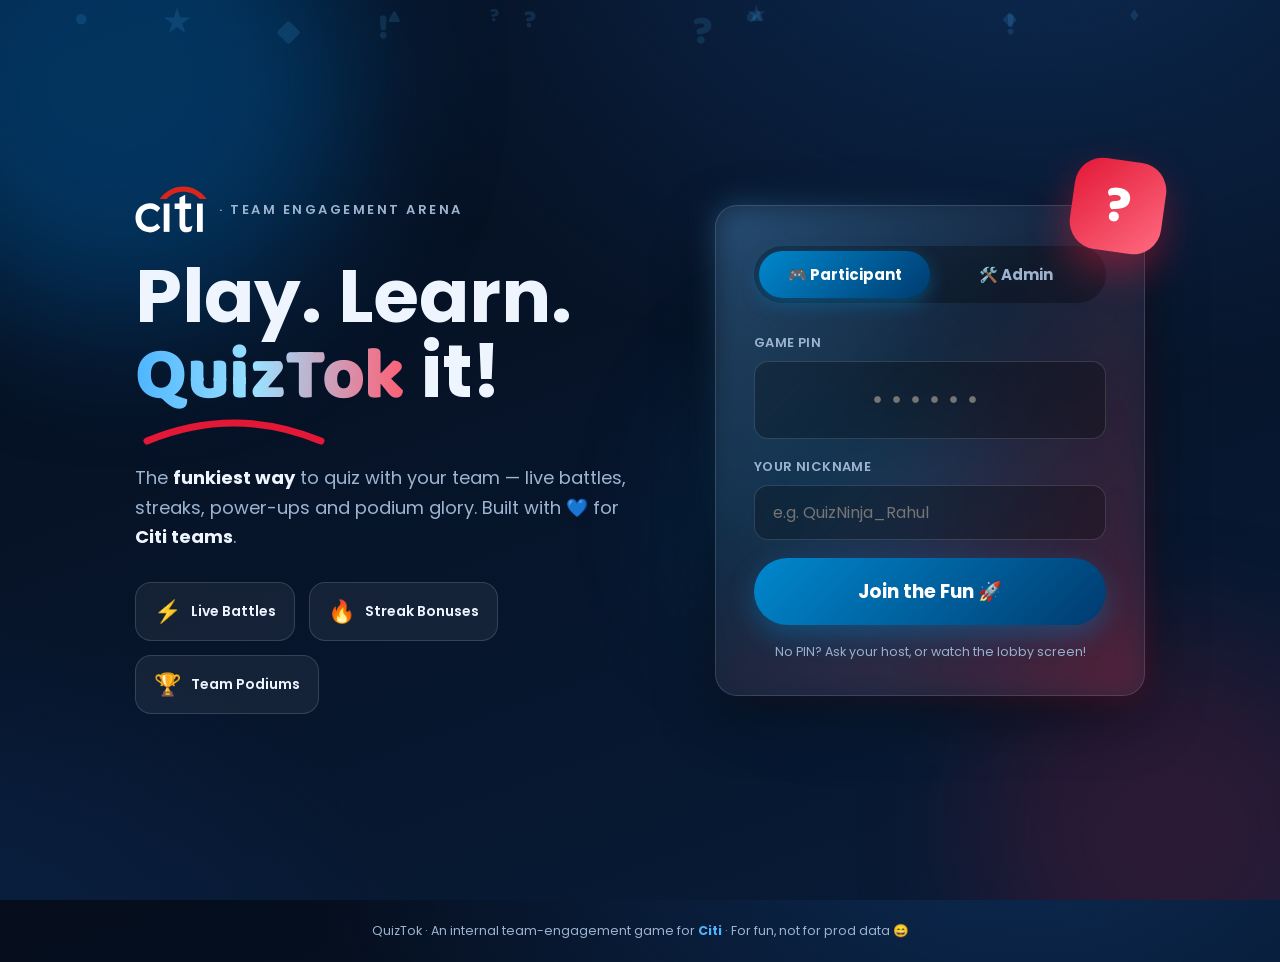
==== prototype/index.html @ bb6c7131 "Initial commit: QuizTok application with all code and data" ====
<!DOCTYPE html>
<html lang="en">
<head>
<meta charset="UTF-8">
<meta name="viewport" content="width=device-width, initial-scale=1.0">
<title>QuizTok · Login</title>
<link rel="stylesheet" href="css/styles.css">
<style>
  .wrap {
    min-height: 100vh; display: flex; align-items: center; justify-content: center;
    padding: 40px 24px; gap: 60px; flex-wrap: wrap;
  }

  /* ----- Hero side ----- */
  .hero { max-width: 520px; }
  .hero .citi-tag { display: flex; align-items: center; gap: 12px; margin-bottom: 26px; }
  .hero .citi-tag span { font-size: 13px; font-weight: 600; color: var(--text-dim); letter-spacing: 2.5px; text-transform: uppercase; }
  .hero h1 { font-size: 74px; line-height: 1.02; }
  .hero h1 .brand { font-size: inherit; }
  .hero .arc {
    display: block; width: 190px; height: 26px; margin: 4px 0 18px 4px;
  }
  .hero p.sub { font-size: 18px; color: var(--text-dim); line-height: 1.65; margin-bottom: 30px; }
  .hero p.sub b { color: var(--text); }

  .badges { display: flex; gap: 14px; flex-wrap: wrap; }
  .badge {
    display: flex; align-items: center; gap: 10px;
    background: var(--glass); border: 1px solid var(--stroke);
    border-radius: 16px; padding: 12px 18px; font-size: 14px; font-weight: 600;
    animation: bounce 3.4s ease-in-out infinite;
  }
  .badge:nth-child(2) { animation-delay: 0.5s; }
  .badge:nth-child(3) { animation-delay: 1s; }
  .badge .ico { font-size: 22px; }

  /* ----- Mascot ----- */
  .mascot {
    position: absolute; top: -46px; right: -20px;
    width: 92px; height: 92px; border-radius: 28px;
    background: linear-gradient(135deg, var(--citi-red), #ff6b81);
    display: flex; align-items: center; justify-content: center;
    font-family: 'Baloo 2', cursive; font-size: 52px; font-weight: 800; color: #fff;
    box-shadow: 0 18px 40px rgba(226, 24, 54, 0.45);
    animation: mascotFloat 3s ease-in-out infinite;
    transform: rotate(8deg); z-index: 2;
  }
  @keyframes mascotFloat {
    0%, 100% { transform: rotate(8deg) translateY(0); }
    50% { transform: rotate(-4deg) translateY(-14px); }
  }

  /* ----- Login card ----- */
  .login-card { position: relative; width: 430px; padding: 40px 38px 34px; }
  .tabs {
    display: flex; background: rgba(0, 0, 0, 0.3); border-radius: 999px;
    padding: 5px; margin-bottom: 30px; position: relative;
  }
  .tabs .slider {
    position: absolute; top: 5px; bottom: 5px; left: 5px; width: calc(50% - 5px);
    background: linear-gradient(135deg, var(--citi-blue), var(--citi-navy));
    border-radius: 999px; transition: transform 0.35s cubic-bezier(0.34, 1.4, 0.64, 1);
    box-shadow: 0 6px 18px rgba(0, 136, 206, 0.4);
  }
  .tabs.admin .slider { transform: translateX(100%); background: linear-gradient(135deg, #ff415e, var(--citi-red)); box-shadow: 0 6px 18px rgba(226, 24, 54, 0.4); }
  .tabs button {
    flex: 1; z-index: 1; background: none; border: none; cursor: pointer;
    font-family: 'Poppins', sans-serif; font-weight: 700; font-size: 15px;
    color: var(--text-dim); padding: 12px; border-radius: 999px; transition: color 0.25s;
  }
  .tabs button.active { color: #fff; }

  .pane { display: none; flex-direction: column; gap: 18px; }
  .pane.show { display: flex; animation: rise 0.45s cubic-bezier(0.22, 1, 0.36, 1) both; }

  .pin-input input {
    text-align: center; font-family: 'Baloo 2', cursive; font-size: 30px !important;
    letter-spacing: 10px; font-weight: 700;
  }
  .hint { font-size: 12.5px; color: var(--text-dim); text-align: center; }
  .hint a { color: var(--citi-sky); text-decoration: none; font-weight: 600; }

  .login-card .glow-ring {
    position: absolute; inset: -2px; border-radius: var(--radius); z-index: -1;
    background: linear-gradient(135deg, rgba(77,180,255,0.5), transparent 40%, rgba(226,24,54,0.4));
    filter: blur(14px); opacity: 0.6; animation: glowSpin 6s linear infinite;
  }
  @keyframes glowSpin { 50% { opacity: 0.25; } }
</style>
</head>
<body>

<div class="orbs"><div class="orb o1"></div><div class="orb o2"></div><div class="orb o3"></div></div>
<div class="floaters" id="floaters"></div>

<div class="wrap">

  <!-- HERO -->
  <div class="hero rise">
    <div class="citi-tag">
      <svg viewBox="0 0 300 195" width="72" height="47" style="vertical-align:middle" aria-label="citi"><g transform="matrix(2.4760713,0,0,2.4760713,-2.9521334,-2.9521466)"><path d="m38.400442,64.214842-0.213828,0.206921c-3.446638,3.511502-7.435859,5.372563-11.546423,5.372563-8.580217,0-14.808582-6.436766-14.808582-15.318118,0-8.86532,6.228365-15.311212,14.808582-15.311212,4.110564,0,8.099785,1.868707,11.546423,5.38958l0.213828,0.213088,5.518073-6.672297-0.147484-0.181026c-4.589023-5.422875-10.095258-8.06279-16.86448-8.06279-6.792652,0-13.002027,2.286003-17.4771072,6.408651-4.8622878,4.464475-7.4294475,10.760663-7.4294475,18.216006,0,7.451645,2.5671597,13.76337,7.4294475,18.229079,4.4750802,4.141638,10.6844552,6.415063,17.4771072,6.415063,6.769222,0,12.275457-2.638436,16.86448-8.063531l0.147484-0.168447-5.518073-6.67353z" fill-rule="nonzero" fill="#ffffff"/><path d="m49.494547,78.212262,9.748252,0,0-47.58753-9.748252,0,0,47.58753z" fill-rule="nonzero" fill="#ffffff"/><path d="m97.427357,67.864702c-2.600701,1.583604-5.021116,2.379722-7.194656,2.379722-3.149451,0-4.572746-1.662278-4.572746-5.364917v-25.250109h9.928044v-8.961259h-9.928044v-14.807103l-9.554648,5.113356v9.693747h-8.242583v8.961259h8.242583v26.860842c0,7.318218,4.334995,12.317631,10.806043,12.447604,4.393939,0.08607,7.042733-1.222785,8.651493-2.179705l0.09421-0.07004,2.346921-9.17558-0.576619,0.352186z" fill-rule="nonzero" fill="#ffffff"/><path d="m105.50125,78.212262,9.75466,0,0-47.58753-9.75466,0,0,47.58753z" fill-rule="nonzero" fill="#ffffff"/><path d="M121.09485,22.1809c-8.92353-12.6397281-23.742961-20.1808984-38.820616-20.1808984-15.071489,0-29.893883,7.5411703-38.80261,20.1808984l-0.457003,0.650361h11.235917l0.124547-0.134906c7.647468-7.89311,17.63051-12.067303,27.899149-12.067303,10.269872,0,20.250946,4.174193,27.913206,12.067303l0.1243,0.134906h11.23247l-0.44936-0.650361z" fill-rule="evenodd" fill="#d9261c"/></g></svg>
      <span>· Team Engagement Arena</span>
    </div>

    <h1>Play. Learn.<br><span class="brand">QuizTok</span> it!</h1>
    <svg class="arc" viewBox="0 0 190 26"><path d="M8 22 Q 95 -14 182 22" stroke="#e21836" stroke-width="7" fill="none" stroke-linecap="round"/></svg>

    <p class="sub">The <b>funkiest way</b> to quiz with your team — live battles, streaks,
    power-ups and podium glory. Built with 💙 for <b>Citi teams</b>.</p>

    <div class="badges rise d3">
      <div class="badge"><span class="ico">⚡</span> Live Battles</div>
      <div class="badge"><span class="ico">🔥</span> Streak Bonuses</div>
      <div class="badge"><span class="ico">🏆</span> Team Podiums</div>
    </div>
  </div>

  <!-- LOGIN CARD -->
  <div class="card login-card rise d2">
    <div class="glow-ring"></div>
    <div class="mascot">?</div>

    <div class="tabs" id="tabs">
      <div class="slider"></div>
      <button class="active" id="tabPlayer" onclick="switchTab('player')">🎮 Participant</button>
      <button id="tabAdmin" onclick="switchTab('admin')">🛠️ Admin</button>
    </div>

    <!-- Participant pane -->
    <form class="pane show" id="panePlayer" onsubmit="joinGame(event)">
      <div class="field pin-input">
        <label>GAME PIN</label>
        <input id="pin" maxlength="6" placeholder="••••••" autocomplete="off">
      </div>
      <div class="field">
        <label>YOUR NICKNAME</label>
        <input id="nick" placeholder="e.g. QuizNinja_Rahul" autocomplete="off">
      </div>
      <button class="btn big" type="submit">Join the Fun 🚀</button>
      <div class="hint">No PIN? Ask your host, or watch the lobby screen!</div>
    </form>

    <!-- Admin pane -->
    <form class="pane" id="paneAdmin" onsubmit="adminLogin(event)">
      <div class="field">
        <label>CITI EMAIL (SSO)</label>
        <input type="email" id="email" placeholder="you@citi.com">
      </div>
      <div class="field">
        <label>PASSWORD</label>
        <input type="password" id="pwd" placeholder="••••••••">
      </div>
      <button class="btn red big" type="submit">Enter Command Center 🎛️</button>
      <div class="hint">Single Sign-On enabled · <a href="#">Use Citi SSO instead</a></div>
    </form>
  </div>
</div>

<div class="footer-strip">QuizTok · An internal team-engagement game for <b>Citi</b> · For fun, not for prod data 😄</div>

<script>
  // floating background symbols
  const syms = ['?', '!', '★', '▲', '●', '◆', '?', '♦'];
  const f = document.getElementById('floaters');
  for (let i = 0; i < 14; i++) {
    const s = document.createElement('span');
    s.className = 'floater';
    s.textContent = syms[i % syms.length];
    s.style.left = (Math.random() * 100) + 'vw';
    s.style.animationDelay = (Math.random() * -14) + 's';
    s.style.animationDuration = (10 + Math.random() * 10) + 's';
    s.style.fontSize = (16 + Math.random() * 26) + 'px';
    f.appendChild(s);
  }

  function switchTab(t) {
    const tabs = document.getElementById('tabs');
    tabs.classList.toggle('admin', t === 'admin');
    document.getElementById('tabPlayer').classList.toggle('active', t === 'player');
    document.getElementById('tabAdmin').classList.toggle('active', t === 'admin');
    document.getElementById('panePlayer').classList.toggle('show', t === 'player');
    document.getElementById('paneAdmin').classList.toggle('show', t === 'admin');
  }

  function joinGame(e) {
    e.preventDefault();
    const pin = document.getElementById('pin');
    const nick = document.getElementById('nick');
    if (pin.value.trim().length < 4) { pin.style.animation = 'shake 0.4s'; setTimeout(() => pin.style.animation = '', 450); pin.focus(); return; }
    if (!nick.value.trim()) { nick.style.animation = 'shake 0.4s'; setTimeout(() => nick.style.animation = '', 450); nick.focus(); return; }
    sessionStorage.setItem('qt_nick', nick.value.trim());
    sessionStorage.setItem('qt_pin', pin.value.trim());
    window.location.href = 'lobby.html';
  }

  function adminLogin(e) {
    e.preventDefault();
    window.location.href = 'admin.html';
  }
</script>
<script src='ink.js'></script>
</body>
</html>
---- prototype/css/styles.css ----
/* ============================================================
   QuizTok — Shared Design System
   Citi-branded: Citi Blue #003b70 · Citi Bright #0088ce · Citi Red Arc #e21836
   ============================================================ */
@import url('https://fonts.googleapis.com/css2?family=Poppins:wght@400;500;600;700;800;900&family=Baloo+2:wght@600;700;800&display=swap');

:root {
  --citi-navy: #003b70;
  --citi-blue: #0088ce;
  --citi-sky: #4db4ff;
  --citi-red: #e21836;
  --gold: #ffc233;
  --teal: #00c9a7;
  --violet: #7c5cff;
  --bg-deep: #050d1c;
  --bg-mid: #081c38;
  --glass: rgba(255, 255, 255, 0.06);
  --glass-strong: rgba(255, 255, 255, 0.1);
  --stroke: rgba(255, 255, 255, 0.14);
  --text: #eef5ff;
  --text-dim: #9db4d0;
  --radius: 22px;
  --shadow: 0 20px 60px rgba(0, 0, 0, 0.45);
}

* { margin: 0; padding: 0; box-sizing: border-box; }

html, body { height: 100%; }

body {
  font-family: 'Poppins', sans-serif;
  background: radial-gradient(1200px 800px at 80% -10%, #0c2a52 0%, transparent 60%),
              radial-gradient(1000px 700px at -10% 110%, #0a2246 0%, transparent 55%),
              linear-gradient(160deg, var(--bg-deep) 0%, var(--bg-mid) 100%);
  color: var(--text);
  min-height: 100vh;
  overflow-x: hidden;
}

/* ---------- Animated aurora / floating orbs background ---------- */
.orbs { position: fixed; inset: 0; z-index: -1; overflow: hidden; pointer-events: none; }
.orb {
  position: absolute; border-radius: 50%;
  filter: blur(70px); opacity: 0.5;
  animation: drift 18s ease-in-out infinite alternate;
}
.orb.o1 { width: 480px; height: 480px; background: #005a9e; top: -160px; left: -120px; }
.orb.o2 { width: 380px; height: 380px; background: #e2183655; bottom: -120px; right: -80px; animation-delay: -6s; animation-duration: 22s; }
.orb.o3 { width: 300px; height: 300px; background: #0088ce66; top: 40%; left: 55%; animation-delay: -12s; animation-duration: 26s; }

@keyframes drift {
  from { transform: translate(0, 0) scale(1); }
  to   { transform: translate(90px, 60px) scale(1.15); }
}

/* Floating quiz-symbol confetti in background */
.floaters { position: fixed; inset: 0; z-index: -1; pointer-events: none; }
.floater {
  position: absolute; font-size: 26px; opacity: 0.14;
  font-family: 'Baloo 2', cursive; font-weight: 800; color: var(--citi-sky);
  animation: floatUp 14s linear infinite;
}
@keyframes floatUp {
  0%   { transform: translateY(105vh) rotate(0deg); opacity: 0; }
  10%  { opacity: 0.16; }
  90%  { opacity: 0.16; }
  100% { transform: translateY(-10vh) rotate(360deg); opacity: 0; }
}

/* ---------- Citi logo (recreated wordmark) ---------- */
.citi-logo { display: inline-flex; align-items: center; }
.citi-logo svg { display: block; }

/* ---------- QuizTok brand ---------- */
.brand {
  font-family: 'Baloo 2', cursive;
  font-weight: 800;
  letter-spacing: -0.5px;
  background: linear-gradient(92deg, #4db4ff 0%, #9be1ff 45%, #ff5d73 100%);
  -webkit-background-clip: text; background-clip: text;
  -webkit-text-fill-color: transparent;
  position: relative;
  display: inline-block;
}

/* ---------- Top navigation bar ---------- */
.topbar {
  display: flex; align-items: center; justify-content: space-between;
  padding: 18px 34px;
  position: sticky; top: 0; z-index: 50;
  backdrop-filter: blur(14px);
  background: rgba(5, 13, 28, 0.55);
  border-bottom: 1px solid var(--stroke);
}
.topbar .left { display: flex; align-items: center; gap: 14px; }
.topbar .brand { font-size: 26px; }
.topbar .divider { width: 1px; height: 26px; background: var(--stroke); }
.topbar .right { display: flex; align-items: center; gap: 14px; }

.pill {
  padding: 8px 16px; border-radius: 999px;
  background: var(--glass); border: 1px solid var(--stroke);
  font-size: 13px; font-weight: 600; color: var(--text-dim);
  display: inline-flex; align-items: center; gap: 8px;
}
.pill .dot { width: 8px; height: 8px; border-radius: 50%; background: var(--teal); animation: pulseDot 1.6s infinite; }
@keyframes pulseDot { 50% { box-shadow: 0 0 0 6px rgba(0, 201, 167, 0.15); } }

/* ---------- Glass cards ---------- */
.card {
  background: var(--glass);
  border: 1px solid var(--stroke);
  border-radius: var(--radius);
  backdrop-filter: blur(16px);
  box-shadow: var(--shadow);
}

/* ---------- Buttons ---------- */
.btn {
  position: relative; overflow: hidden;
  display: inline-flex; align-items: center; justify-content: center; gap: 10px;
  font-family: 'Poppins', sans-serif; font-weight: 700; font-size: 16px;
  color: #fff; border: none; cursor: pointer;
  padding: 15px 34px; border-radius: 999px;
  background: linear-gradient(135deg, var(--citi-blue) 0%, var(--citi-navy) 100%);
  box-shadow: 0 10px 26px rgba(0, 136, 206, 0.35);
  transition: transform 0.18s cubic-bezier(0.34, 1.56, 0.64, 1), box-shadow 0.2s;
  text-decoration: none;
}
.btn:hover { transform: translateY(-3px) scale(1.03); box-shadow: 0 16px 34px rgba(0, 136, 206, 0.5); }
.btn:active { transform: translateY(0) scale(0.97); }
.btn::after {
  content: ''; position: absolute; top: 0; left: -80%;
  width: 50%; height: 100%;
  background: linear-gradient(100deg, transparent, rgba(255, 255, 255, 0.35), transparent);
  transform: skewX(-20deg);
  animation: shine 3.2s ease-in-out infinite;
}
@keyframes shine { 0%, 60% { left: -80%; } 100% { left: 130%; } }

.btn.red { background: linear-gradient(135deg, #ff415e 0%, var(--citi-red) 100%); box-shadow: 0 10px 26px rgba(226, 24, 54, 0.4); }
.btn.red:hover { box-shadow: 0 16px 34px rgba(226, 24, 54, 0.55); }
.btn.ghost { background: var(--glass-strong); border: 1px solid var(--stroke); box-shadow: none; }
.btn.gold { background: linear-gradient(135deg, #ffd76e 0%, #ff9d2e 100%); color: #3a2400; box-shadow: 0 10px 26px rgba(255, 194, 51, 0.35); }
.btn.big { padding: 19px 46px; font-size: 19px; }
.btn.small { padding: 10px 22px; font-size: 14px; }

/* ---------- Inputs ---------- */
.field { display: flex; flex-direction: column; gap: 8px; }
.field label { font-size: 13px; font-weight: 600; color: var(--text-dim); letter-spacing: 0.4px; }
.field input, .field select, .field textarea {
  font-family: 'Poppins', sans-serif; font-size: 16px; color: var(--text);
  background: rgba(0, 0, 0, 0.25); border: 1.5px solid var(--stroke);
  border-radius: 14px; padding: 14px 18px; outline: none;
  transition: border-color 0.2s, box-shadow 0.2s, transform 0.2s;
}
.field input:focus, .field select:focus, .field textarea:focus {
  border-color: var(--citi-sky);
  box-shadow: 0 0 0 4px rgba(77, 180, 255, 0.15);
  transform: translateY(-1px);
}

/* ---------- Entrance animations ---------- */
.rise { animation: rise 0.7s cubic-bezier(0.22, 1, 0.36, 1) both; }
.rise.d1 { animation-delay: 0.08s; } .rise.d2 { animation-delay: 0.16s; }
.rise.d3 { animation-delay: 0.24s; } .rise.d4 { animation-delay: 0.32s; }
.rise.d5 { animation-delay: 0.40s; } .rise.d6 { animation-delay: 0.48s; }
@keyframes rise { from { opacity: 0; transform: translateY(28px); } to { opacity: 1; transform: none; } }

.pop { animation: pop 0.5s cubic-bezier(0.34, 1.56, 0.64, 1) both; }
@keyframes pop { from { opacity: 0; transform: scale(0.6); } to { opacity: 1; transform: scale(1); } }

@keyframes wiggle {
  0%, 100% { transform: rotate(0); } 20% { transform: rotate(-6deg); }
  40% { transform: rotate(5deg); } 60% { transform: rotate(-3deg); } 80% { transform: rotate(2deg); }
}
@keyframes bounce { 0%, 100% { transform: translateY(0); } 50% { transform: translateY(-12px); } }
@keyframes shake { 0%, 100% { transform: translateX(0); } 25% { transform: translateX(-8px); } 75% { transform: translateX(8px); } }
@keyframes glowPulse { 0%, 100% { box-shadow: 0 0 20px rgba(77, 180, 255, 0.25); } 50% { box-shadow: 0 0 44px rgba(77, 180, 255, 0.55); } }

/* ---------- Avatars ---------- */
.avatar {
  width: 58px; height: 58px; border-radius: 50%;
  display: flex; align-items: center; justify-content: center;
  font-size: 28px; background: linear-gradient(135deg, #123a66, #0b2547);
  border: 2px solid var(--stroke);
  transition: transform 0.2s cubic-bezier(0.34, 1.56, 0.64, 1), border-color 0.2s;
}
.avatar:hover { transform: scale(1.15) rotate(-6deg); border-color: var(--citi-sky); }

/* ---------- Scrollbar ---------- */
::-webkit-scrollbar { width: 10px; }
::-webkit-scrollbar-track { background: transparent; }
::-webkit-scrollbar-thumb { background: rgba(255, 255, 255, 0.15); border-radius: 99px; }

/* ---------- Footer strip ---------- */
.footer-strip {
  text-align: center; padding: 22px; font-size: 12.5px; color: var(--text-dim);
}
.footer-strip b { color: var(--citi-sky); }

/* ---------- Cursor effects (layers created by ink.js) ---------- */
#qt-glow {
  position: fixed; top: 0; left: 0; width: 460px; height: 460px;
  border-radius: 50%; pointer-events: none; z-index: 3; opacity: 0;
  transition: opacity .4s ease;
  background: radial-gradient(circle,
    rgba(77,180,255,.16) 0%, rgba(0,136,206,.09) 30%,
    rgba(226,24,54,.04) 55%, transparent 72%);
  mix-blend-mode: screen;
}
#qt-ink {
  position: fixed; inset: 0; pointer-events: none; z-index: 2;
  filter: blur(14px) saturate(1.35);
  mix-blend-mode: screen; opacity: .85;
}
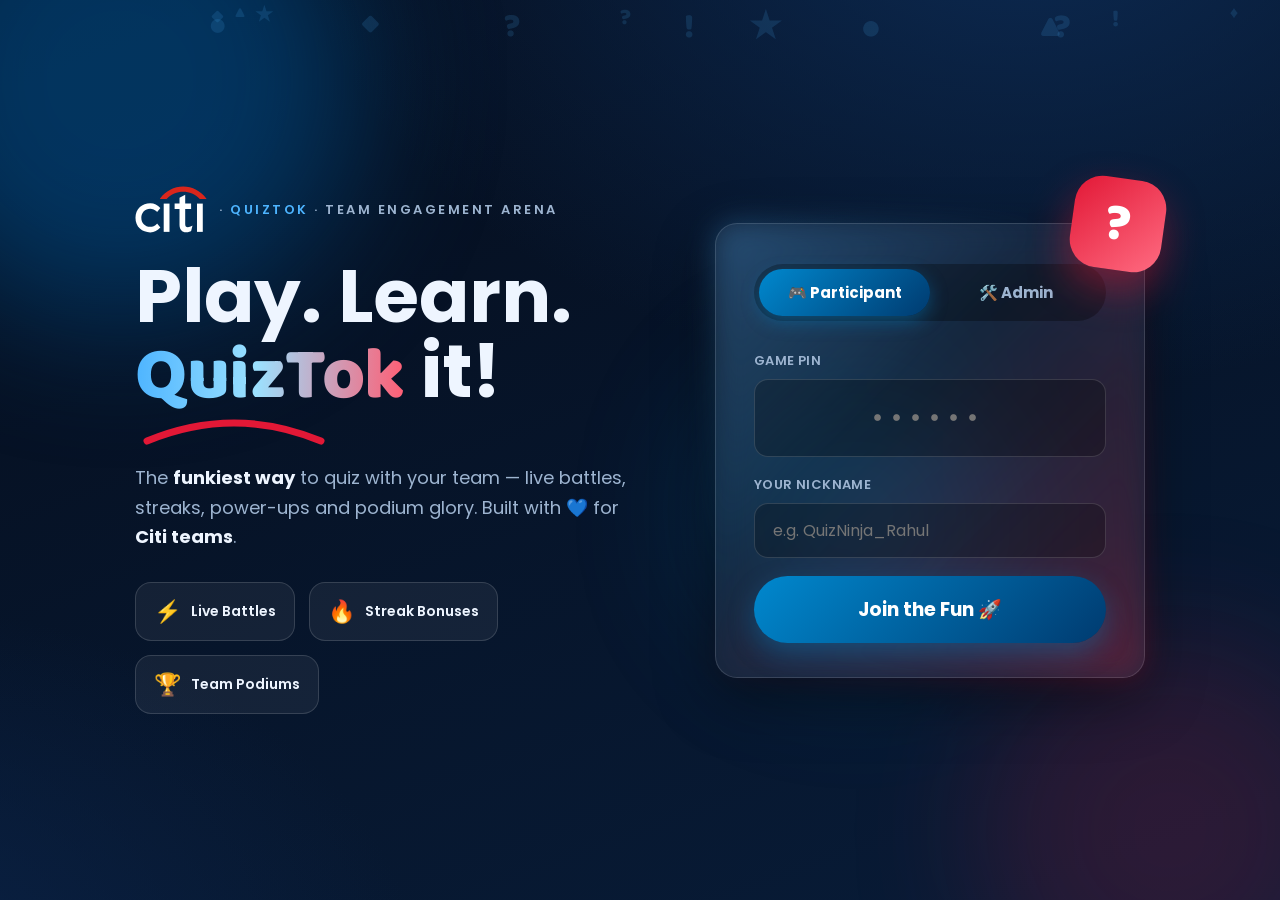
==== commit 56b8f5a4: "Update QuizTok app with latest changes and new files" ====
--- a/prototype/index.html
+++ b/prototype/index.html
@@ -99,7 +99,7 @@
   <div class="hero rise">
     <div class="citi-tag">
       <svg viewBox="0 0 300 195" width="72" height="47" style="vertical-align:middle" aria-label="citi"><g transform="matrix(2.4760713,0,0,2.4760713,-2.9521334,-2.9521466)"><path d="m38.400442,64.214842-0.213828,0.206921c-3.446638,3.511502-7.435859,5.372563-11.546423,5.372563-8.580217,0-14.808582-6.436766-14.808582-15.318118,0-8.86532,6.228365-15.311212,14.808582-15.311212,4.110564,0,8.099785,1.868707,11.546423,5.38958l0.213828,0.213088,5.518073-6.672297-0.147484-0.181026c-4.589023-5.422875-10.095258-8.06279-16.86448-8.06279-6.792652,0-13.002027,2.286003-17.4771072,6.408651-4.8622878,4.464475-7.4294475,10.760663-7.4294475,18.216006,0,7.451645,2.5671597,13.76337,7.4294475,18.229079,4.4750802,4.141638,10.6844552,6.415063,17.4771072,6.415063,6.769222,0,12.275457-2.638436,16.86448-8.063531l0.147484-0.168447-5.518073-6.67353z" fill-rule="nonzero" fill="#ffffff"/><path d="m49.494547,78.212262,9.748252,0,0-47.58753-9.748252,0,0,47.58753z" fill-rule="nonzero" fill="#ffffff"/><path d="m97.427357,67.864702c-2.600701,1.583604-5.021116,2.379722-7.194656,2.379722-3.149451,0-4.572746-1.662278-4.572746-5.364917v-25.250109h9.928044v-8.961259h-9.928044v-14.807103l-9.554648,5.113356v9.693747h-8.242583v8.961259h8.242583v26.860842c0,7.318218,4.334995,12.317631,10.806043,12.447604,4.393939,0.08607,7.042733-1.222785,8.651493-2.179705l0.09421-0.07004,2.346921-9.17558-0.576619,0.352186z" fill-rule="nonzero" fill="#ffffff"/><path d="m105.50125,78.212262,9.75466,0,0-47.58753-9.75466,0,0,47.58753z" fill-rule="nonzero" fill="#ffffff"/><path d="M121.09485,22.1809c-8.92353-12.6397281-23.742961-20.1808984-38.820616-20.1808984-15.071489,0-29.893883,7.5411703-38.80261,20.1808984l-0.457003,0.650361h11.235917l0.124547-0.134906c7.647468-7.89311,17.63051-12.067303,27.899149-12.067303,10.269872,0,20.250946,4.174193,27.913206,12.067303l0.1243,0.134906h11.23247l-0.44936-0.650361z" fill-rule="evenodd" fill="#d9261c"/></g></svg>
-      <span>· Team Engagement Arena</span>
+      <span>· <span style="color:#4db4ff">QuizTok</span> · Team Engagement Arena</span>
     </div>
 
     <h1>Play. Learn.<br><span class="brand">QuizTok</span> it!</h1>
@@ -137,7 +137,6 @@
         <input id="nick" placeholder="e.g. QuizNinja_Rahul" autocomplete="off">
       </div>
       <button class="btn big" type="submit">Join the Fun 🚀</button>
-      <div class="hint">No PIN? Ask your host, or watch the lobby screen!</div>
     </form>
 
     <!-- Admin pane -->
@@ -155,8 +154,6 @@
     </form>
   </div>
 </div>
-
-<div class="footer-strip">QuizTok · An internal team-engagement game for <b>Citi</b> · For fun, not for prod data 😄</div>
 
 <script>
   // floating background symbols
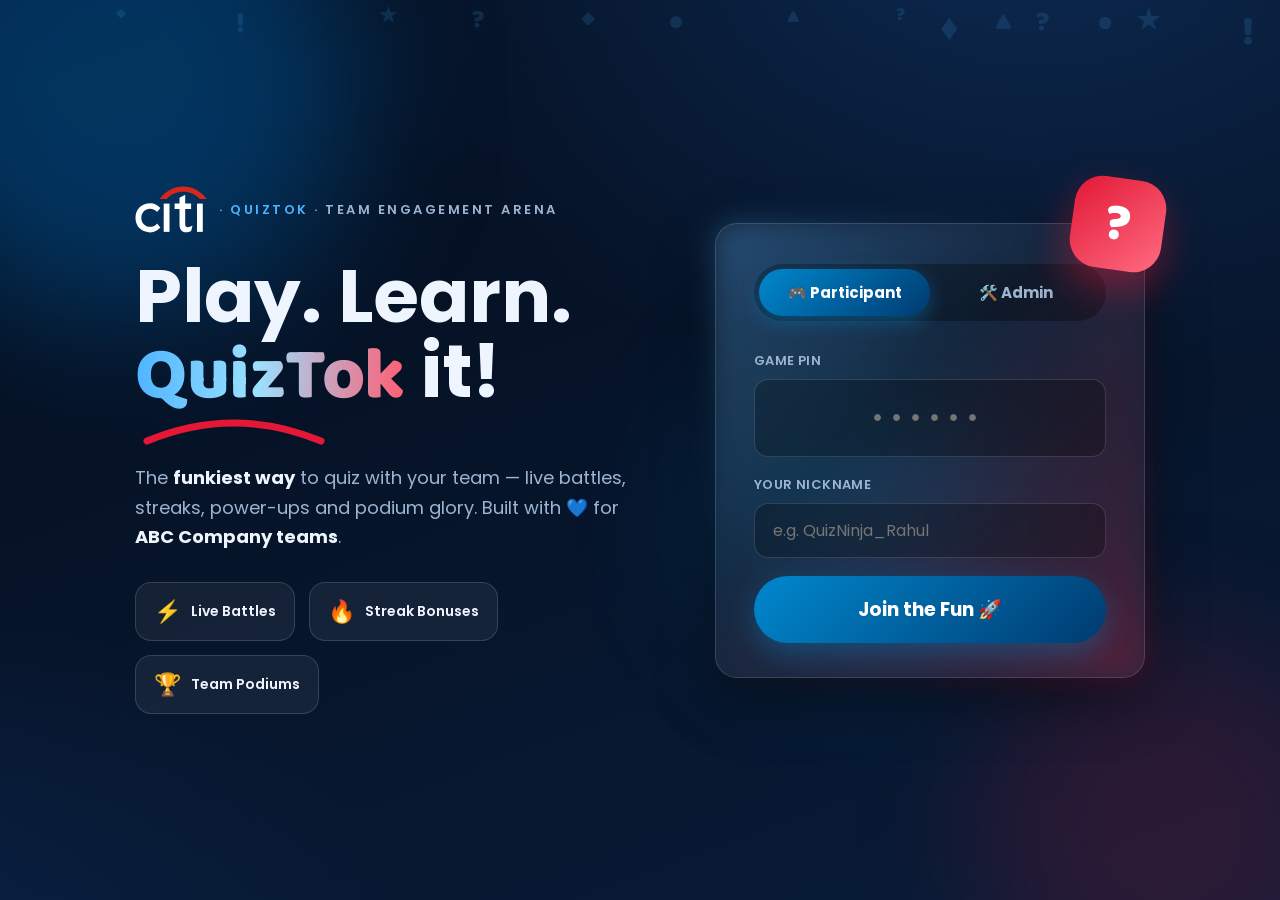
==== commit ab4171be: "Add media quizzes, bulk import, participant history, and hub UX polish. Media questions and Excel/ZI" ====
--- a/prototype/index.html
+++ b/prototype/index.html
@@ -13,8 +13,8 @@
 
   /* ----- Hero side ----- */
   .hero { max-width: 520px; }
-  .hero .citi-tag { display: flex; align-items: center; gap: 12px; margin-bottom: 26px; }
-  .hero .citi-tag span { font-size: 13px; font-weight: 600; color: var(--text-dim); letter-spacing: 2.5px; text-transform: uppercase; }
+  .hero .abc-tag { display: flex; align-items: center; gap: 12px; margin-bottom: 26px; }
+  .hero .abc-tag span { font-size: 13px; font-weight: 600; color: var(--text-dim); letter-spacing: 2.5px; text-transform: uppercase; }
   .hero h1 { font-size: 74px; line-height: 1.02; }
   .hero h1 .brand { font-size: inherit; }
   .hero .arc {
@@ -38,7 +38,7 @@
   .mascot {
     position: absolute; top: -46px; right: -20px;
     width: 92px; height: 92px; border-radius: 28px;
-    background: linear-gradient(135deg, var(--citi-red), #ff6b81);
+    background: linear-gradient(135deg, var(--abc-red), #ff6b81);
     display: flex; align-items: center; justify-content: center;
     font-family: 'Baloo 2', cursive; font-size: 52px; font-weight: 800; color: #fff;
     box-shadow: 0 18px 40px rgba(226, 24, 54, 0.45);
@@ -58,11 +58,11 @@
   }
   .tabs .slider {
     position: absolute; top: 5px; bottom: 5px; left: 5px; width: calc(50% - 5px);
-    background: linear-gradient(135deg, var(--citi-blue), var(--citi-navy));
+    background: linear-gradient(135deg, var(--abc-blue), var(--abc-navy));
     border-radius: 999px; transition: transform 0.35s cubic-bezier(0.34, 1.4, 0.64, 1);
     box-shadow: 0 6px 18px rgba(0, 136, 206, 0.4);
   }
-  .tabs.admin .slider { transform: translateX(100%); background: linear-gradient(135deg, #ff415e, var(--citi-red)); box-shadow: 0 6px 18px rgba(226, 24, 54, 0.4); }
+  .tabs.admin .slider { transform: translateX(100%); background: linear-gradient(135deg, #ff415e, var(--abc-red)); box-shadow: 0 6px 18px rgba(226, 24, 54, 0.4); }
   .tabs button {
     flex: 1; z-index: 1; background: none; border: none; cursor: pointer;
     font-family: 'Poppins', sans-serif; font-weight: 700; font-size: 15px;
@@ -78,7 +78,7 @@
     letter-spacing: 10px; font-weight: 700;
   }
   .hint { font-size: 12.5px; color: var(--text-dim); text-align: center; }
-  .hint a { color: var(--citi-sky); text-decoration: none; font-weight: 600; }
+  .hint a { color: var(--abc-sky); text-decoration: none; font-weight: 600; }
 
   .login-card .glow-ring {
     position: absolute; inset: -2px; border-radius: var(--radius); z-index: -1;
@@ -97,8 +97,8 @@
 
   <!-- HERO -->
   <div class="hero rise">
-    <div class="citi-tag">
-      <svg viewBox="0 0 300 195" width="72" height="47" style="vertical-align:middle" aria-label="citi"><g transform="matrix(2.4760713,0,0,2.4760713,-2.9521334,-2.9521466)"><path d="m38.400442,64.214842-0.213828,0.206921c-3.446638,3.511502-7.435859,5.372563-11.546423,5.372563-8.580217,0-14.808582-6.436766-14.808582-15.318118,0-8.86532,6.228365-15.311212,14.808582-15.311212,4.110564,0,8.099785,1.868707,11.546423,5.38958l0.213828,0.213088,5.518073-6.672297-0.147484-0.181026c-4.589023-5.422875-10.095258-8.06279-16.86448-8.06279-6.792652,0-13.002027,2.286003-17.4771072,6.408651-4.8622878,4.464475-7.4294475,10.760663-7.4294475,18.216006,0,7.451645,2.5671597,13.76337,7.4294475,18.229079,4.4750802,4.141638,10.6844552,6.415063,17.4771072,6.415063,6.769222,0,12.275457-2.638436,16.86448-8.063531l0.147484-0.168447-5.518073-6.67353z" fill-rule="nonzero" fill="#ffffff"/><path d="m49.494547,78.212262,9.748252,0,0-47.58753-9.748252,0,0,47.58753z" fill-rule="nonzero" fill="#ffffff"/><path d="m97.427357,67.864702c-2.600701,1.583604-5.021116,2.379722-7.194656,2.379722-3.149451,0-4.572746-1.662278-4.572746-5.364917v-25.250109h9.928044v-8.961259h-9.928044v-14.807103l-9.554648,5.113356v9.693747h-8.242583v8.961259h8.242583v26.860842c0,7.318218,4.334995,12.317631,10.806043,12.447604,4.393939,0.08607,7.042733-1.222785,8.651493-2.179705l0.09421-0.07004,2.346921-9.17558-0.576619,0.352186z" fill-rule="nonzero" fill="#ffffff"/><path d="m105.50125,78.212262,9.75466,0,0-47.58753-9.75466,0,0,47.58753z" fill-rule="nonzero" fill="#ffffff"/><path d="M121.09485,22.1809c-8.92353-12.6397281-23.742961-20.1808984-38.820616-20.1808984-15.071489,0-29.893883,7.5411703-38.80261,20.1808984l-0.457003,0.650361h11.235917l0.124547-0.134906c7.647468-7.89311,17.63051-12.067303,27.899149-12.067303,10.269872,0,20.250946,4.174193,27.913206,12.067303l0.1243,0.134906h11.23247l-0.44936-0.650361z" fill-rule="evenodd" fill="#d9261c"/></g></svg>
+    <div class="abc-tag">
+      <svg viewBox="0 0 300 195" width="72" height="47" style="vertical-align:middle" aria-label="abc"><g transform="matrix(2.4760713,0,0,2.4760713,-2.9521334,-2.9521466)"><path d="m38.400442,64.214842-0.213828,0.206921c-3.446638,3.511502-7.435859,5.372563-11.546423,5.372563-8.580217,0-14.808582-6.436766-14.808582-15.318118,0-8.86532,6.228365-15.311212,14.808582-15.311212,4.110564,0,8.099785,1.868707,11.546423,5.38958l0.213828,0.213088,5.518073-6.672297-0.147484-0.181026c-4.589023-5.422875-10.095258-8.06279-16.86448-8.06279-6.792652,0-13.002027,2.286003-17.4771072,6.408651-4.8622878,4.464475-7.4294475,10.760663-7.4294475,18.216006,0,7.451645,2.5671597,13.76337,7.4294475,18.229079,4.4750802,4.141638,10.6844552,6.415063,17.4771072,6.415063,6.769222,0,12.275457-2.638436,16.86448-8.063531l0.147484-0.168447-5.518073-6.67353z" fill-rule="nonzero" fill="#ffffff"/><path d="m49.494547,78.212262,9.748252,0,0-47.58753-9.748252,0,0,47.58753z" fill-rule="nonzero" fill="#ffffff"/><path d="m97.427357,67.864702c-2.600701,1.583604-5.021116,2.379722-7.194656,2.379722-3.149451,0-4.572746-1.662278-4.572746-5.364917v-25.250109h9.928044v-8.961259h-9.928044v-14.807103l-9.554648,5.113356v9.693747h-8.242583v8.961259h8.242583v26.860842c0,7.318218,4.334995,12.317631,10.806043,12.447604,4.393939,0.08607,7.042733-1.222785,8.651493-2.179705l0.09421-0.07004,2.346921-9.17558-0.576619,0.352186z" fill-rule="nonzero" fill="#ffffff"/><path d="m105.50125,78.212262,9.75466,0,0-47.58753-9.75466,0,0,47.58753z" fill-rule="nonzero" fill="#ffffff"/><path d="M121.09485,22.1809c-8.92353-12.6397281-23.742961-20.1808984-38.820616-20.1808984-15.071489,0-29.893883,7.5411703-38.80261,20.1808984l-0.457003,0.650361h11.235917l0.124547-0.134906c7.647468-7.89311,17.63051-12.067303,27.899149-12.067303,10.269872,0,20.250946,4.174193,27.913206,12.067303l0.1243,0.134906h11.23247l-0.44936-0.650361z" fill-rule="evenodd" fill="#d9261c"/></g></svg>
       <span>· <span style="color:#4db4ff">QuizTok</span> · Team Engagement Arena</span>
     </div>
 
@@ -106,7 +106,7 @@
     <svg class="arc" viewBox="0 0 190 26"><path d="M8 22 Q 95 -14 182 22" stroke="#e21836" stroke-width="7" fill="none" stroke-linecap="round"/></svg>
 
     <p class="sub">The <b>funkiest way</b> to quiz with your team — live battles, streaks,
-    power-ups and podium glory. Built with 💙 for <b>Citi teams</b>.</p>
+    power-ups and podium glory. Built with 💙 for <b>ABC Company teams</b>.</p>
 
     <div class="badges rise d3">
       <div class="badge"><span class="ico">⚡</span> Live Battles</div>
@@ -142,15 +142,15 @@
     <!-- Admin pane -->
     <form class="pane" id="paneAdmin" onsubmit="adminLogin(event)">
       <div class="field">
-        <label>CITI EMAIL (SSO)</label>
-        <input type="email" id="email" placeholder="you@citi.com">
+        <label>ABC EMAIL (SSO)</label>
+        <input type="email" id="email" placeholder="you@abc.com">
       </div>
       <div class="field">
         <label>PASSWORD</label>
         <input type="password" id="pwd" placeholder="••••••••">
       </div>
       <button class="btn red big" type="submit">Enter Command Center 🎛️</button>
-      <div class="hint">Single Sign-On enabled · <a href="#">Use Citi SSO instead</a></div>
+      <div class="hint">Single Sign-On enabled · <a href="#">Use ABC Company SSO instead</a></div>
     </form>
   </div>
 </div>
--- a/prototype/css/styles.css
+++ b/prototype/css/styles.css
@@ -1,14 +1,14 @@
 /* ============================================================
    QuizTok — Shared Design System
-   Citi-branded: Citi Blue #003b70 · Citi Bright #0088ce · Citi Red Arc #e21836
+   ABC Company-branded: ABC Company Blue #003b70 · ABC Company Bright #0088ce · ABC Company Red Arc #e21836
    ============================================================ */
 @import url('https://fonts.googleapis.com/css2?family=Poppins:wght@400;500;600;700;800;900&family=Baloo+2:wght@600;700;800&display=swap');
 
 :root {
-  --citi-navy: #003b70;
-  --citi-blue: #0088ce;
-  --citi-sky: #4db4ff;
-  --citi-red: #e21836;
+  --abc-navy: #003b70;
+  --abc-blue: #0088ce;
+  --abc-sky: #4db4ff;
+  --abc-red: #e21836;
   --gold: #ffc233;
   --teal: #00c9a7;
   --violet: #7c5cff;
@@ -57,7 +57,7 @@
 .floaters { position: fixed; inset: 0; z-index: -1; pointer-events: none; }
 .floater {
   position: absolute; font-size: 26px; opacity: 0.14;
-  font-family: 'Baloo 2', cursive; font-weight: 800; color: var(--citi-sky);
+  font-family: 'Baloo 2', cursive; font-weight: 800; color: var(--abc-sky);
   animation: floatUp 14s linear infinite;
 }
 @keyframes floatUp {
@@ -67,9 +67,9 @@
   100% { transform: translateY(-10vh) rotate(360deg); opacity: 0; }
 }
 
-/* ---------- Citi logo (recreated wordmark) ---------- */
-.citi-logo { display: inline-flex; align-items: center; }
-.citi-logo svg { display: block; }
+/* ---------- ABC Company logo (recreated wordmark) ---------- */
+.abc-logo { display: inline-flex; align-items: center; }
+.abc-logo svg { display: block; }
 
 /* ---------- QuizTok brand ---------- */
 .brand {
@@ -122,7 +122,7 @@
   font-family: 'Poppins', sans-serif; font-weight: 700; font-size: 16px;
   color: #fff; border: none; cursor: pointer;
   padding: 15px 34px; border-radius: 999px;
-  background: linear-gradient(135deg, var(--citi-blue) 0%, var(--citi-navy) 100%);
+  background: linear-gradient(135deg, var(--abc-blue) 0%, var(--abc-navy) 100%);
   box-shadow: 0 10px 26px rgba(0, 136, 206, 0.35);
   transition: transform 0.18s cubic-bezier(0.34, 1.56, 0.64, 1), box-shadow 0.2s;
   text-decoration: none;
@@ -138,7 +138,7 @@
 }
 @keyframes shine { 0%, 60% { left: -80%; } 100% { left: 130%; } }
 
-.btn.red { background: linear-gradient(135deg, #ff415e 0%, var(--citi-red) 100%); box-shadow: 0 10px 26px rgba(226, 24, 54, 0.4); }
+.btn.red { background: linear-gradient(135deg, #ff415e 0%, var(--abc-red) 100%); box-shadow: 0 10px 26px rgba(226, 24, 54, 0.4); }
 .btn.red:hover { box-shadow: 0 16px 34px rgba(226, 24, 54, 0.55); }
 .btn.ghost { background: var(--glass-strong); border: 1px solid var(--stroke); box-shadow: none; }
 .btn.gold { background: linear-gradient(135deg, #ffd76e 0%, #ff9d2e 100%); color: #3a2400; box-shadow: 0 10px 26px rgba(255, 194, 51, 0.35); }
@@ -155,7 +155,7 @@
   transition: border-color 0.2s, box-shadow 0.2s, transform 0.2s;
 }
 .field input:focus, .field select:focus, .field textarea:focus {
-  border-color: var(--citi-sky);
+  border-color: var(--abc-sky);
   box-shadow: 0 0 0 4px rgba(77, 180, 255, 0.15);
   transform: translateY(-1px);
 }
@@ -186,7 +186,7 @@
   border: 2px solid var(--stroke);
   transition: transform 0.2s cubic-bezier(0.34, 1.56, 0.64, 1), border-color 0.2s;
 }
-.avatar:hover { transform: scale(1.15) rotate(-6deg); border-color: var(--citi-sky); }
+.avatar:hover { transform: scale(1.15) rotate(-6deg); border-color: var(--abc-sky); }
 
 /* ---------- Scrollbar ---------- */
 ::-webkit-scrollbar { width: 10px; }
@@ -197,7 +197,7 @@
 .footer-strip {
   text-align: center; padding: 22px; font-size: 12.5px; color: var(--text-dim);
 }
-.footer-strip b { color: var(--citi-sky); }
+.footer-strip b { color: var(--abc-sky); }
 
 /* ---------- Cursor effects (layers created by ink.js) ---------- */
 #qt-glow {
